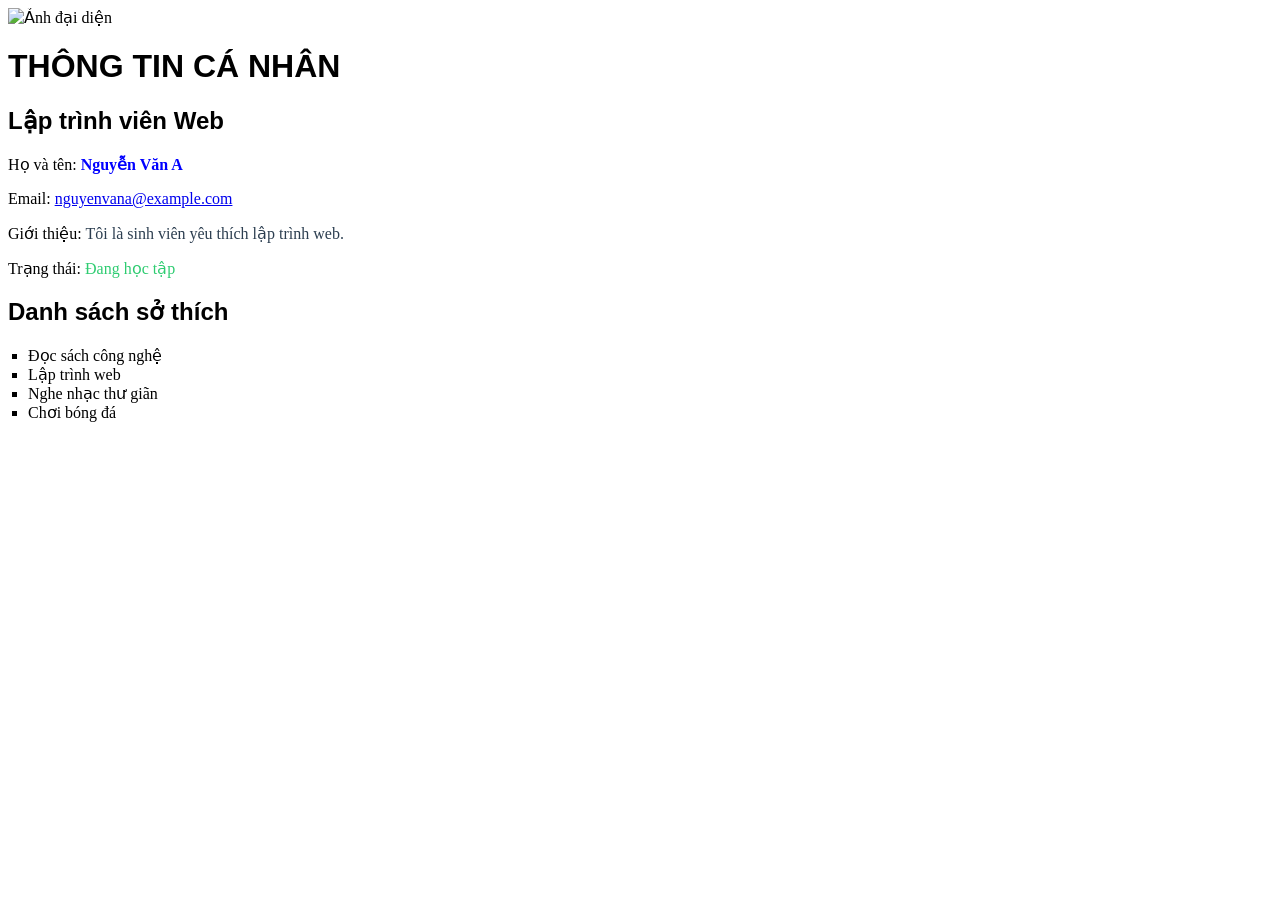
==== index.html @ a1309ddd "Add initial HTML structure for personal info page" ====
<!DOCTYPE html>
<html lang="vi">
<head>
    <meta charset="UTF-8">
    <meta name="viewport" content="width=device-width, initial-scale=1.0">
    <title>Thông tin cá nhân & Danh sách sở thích</title>
    
    <!-- 1. External CSS: Liên kết tệp style.css -->
    <link rel="stylesheet" href="style.css">

    <!-- 2. Internal CSS: Sử dụng thẻ <style> -->
    <style>
        /* Định dạng tiêu đề bằng thẻ <style> */
        h1, h2 {
            font-family: Arial, sans-serif;
        }
        
        /* Định dạng danh sách sở thích bằng thẻ <style> */
        .hobby-list {
            list-style-type: square; /* Thay đổi kiểu dấu đầu dòng */
            padding-left: 20px;
        }
    </style>
</head>
<body>

    <!-- Khung thông tin (.profile) -->
    <div class="profile">
        <!-- Ảnh đại diện dạng hình tròn với ID #avatar -->
        <img id="avatar" src="https://via.placeholder.com/120" alt="Ảnh đại diện">

        <!-- Tiêu đề h1 & h2 -->
        <div class="header-banner">
            <h1>THÔNG TIN CÁ NHÂN</h1>
            <h2>Lập trình viên Web</h2>
        </div>

        <!-- Inline CSS: Thay đổi màu sắc của họ tên bằng 3 cách khai báo màu khác nhau (màu tên, HEX, RGB/RGBA) -->
        <p>Họ và tên: <strong style="color: blue;">Nguyễn Văn A</strong></p> <!-- Tên màu -->
        <p>Email: <a href="mailto:nguyenvana@example.com">nguyenvana@example.com</a></p>
        <p>Giới thiệu: <span style="color: #2c3e50;">Tôi là sinh viên yêu thích lập trình web.</span></p> <!-- HEX -->
        <p>Trạng thái: <span style="color: rgba(46, 204, 113, 1);">Đang học tập</span></p> <!-- RGBA -->

        <!-- Danh sách sở thích -->
        <h2>Danh sách sở thích</h2>
        <ul class="hobby-list">
            <li>Đọc sách công nghệ</li>
            <li>Lập trình web</li>
            <li>Nghe nhạc thư giãn</li>
            <li>Chơi bóng đá</li>
        </ul>
    </div>

</body>
</html>
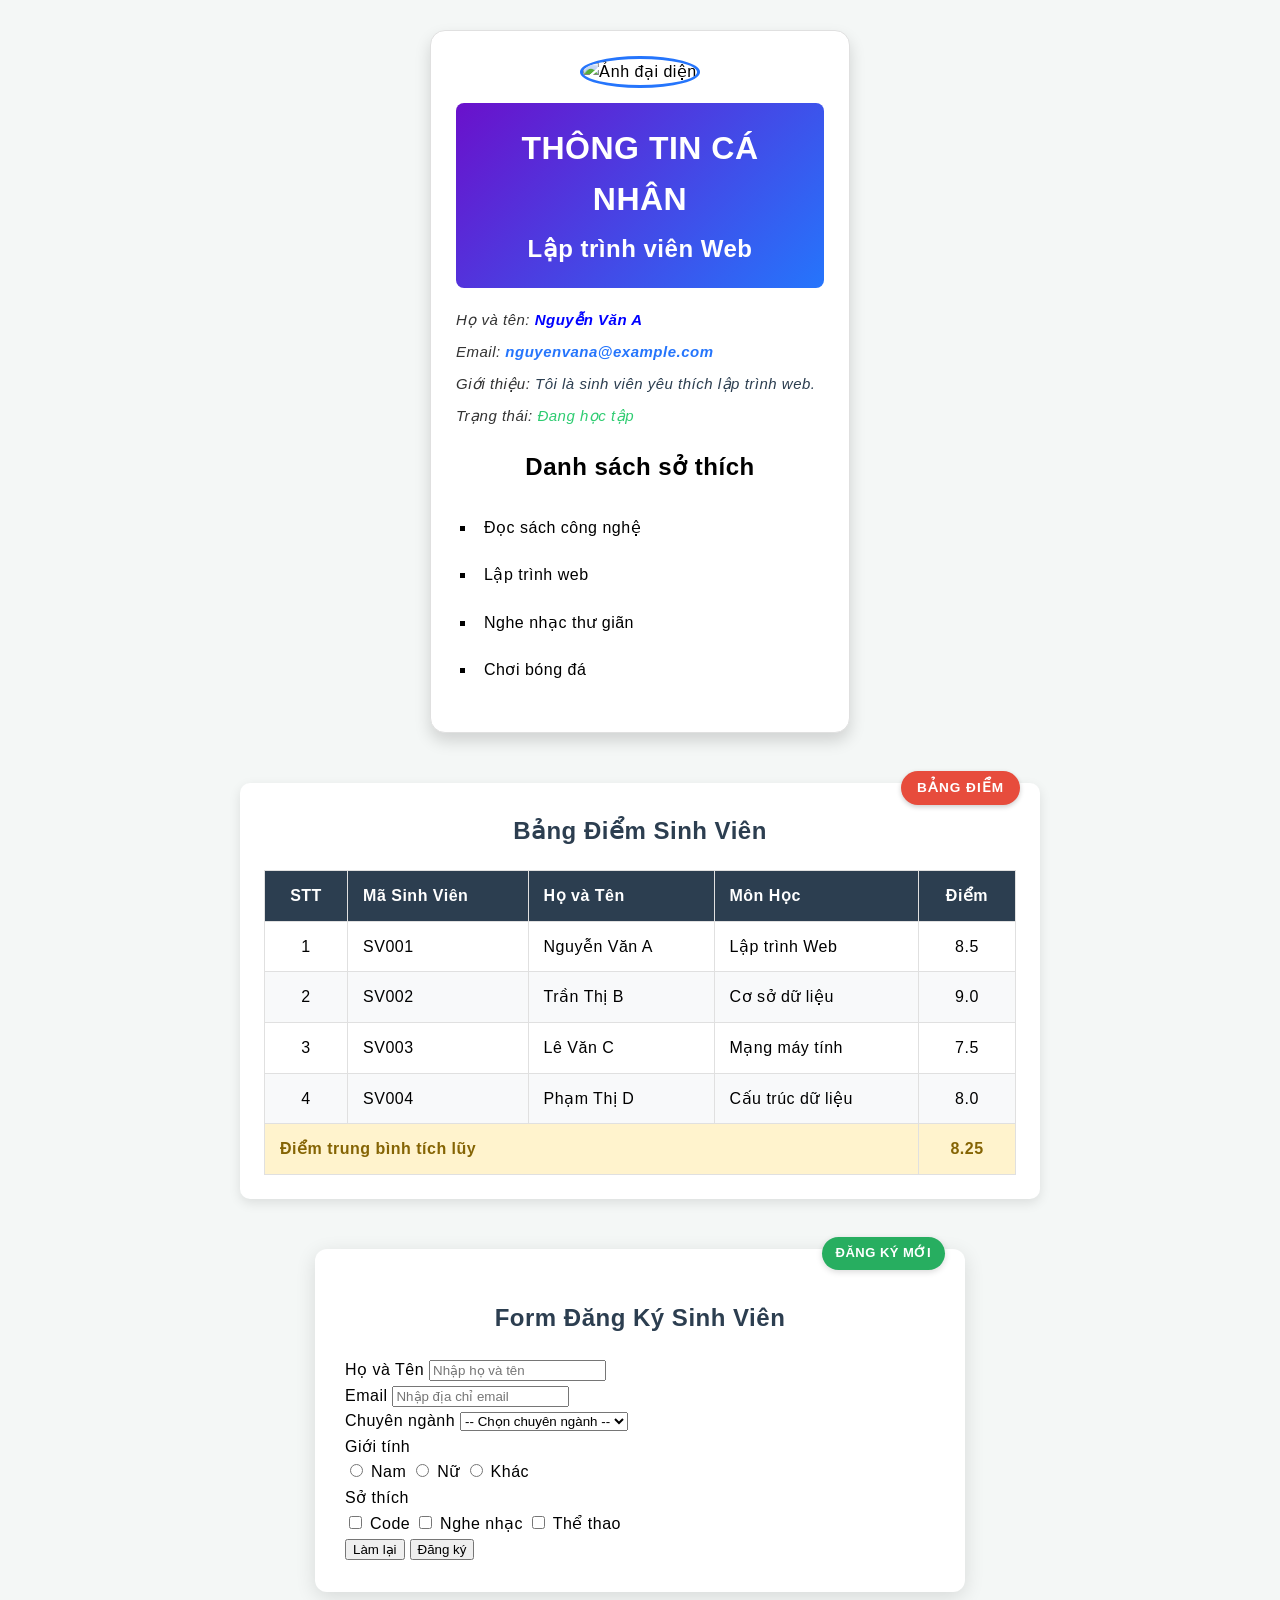
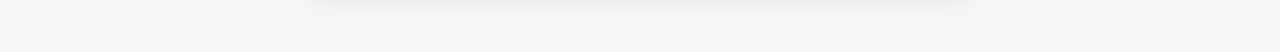
==== commit 28413f40: "Update title and add student score table and form" ====
--- a/index.html
+++ b/index.html
@@ -3,45 +3,41 @@
 <head>
     <meta charset="UTF-8">
     <meta name="viewport" content="width=device-width, initial-scale=1.0">
-    <title>Thông tin cá nhân & Danh sách sở thích</title>
+    <title>Bài Tập CSS: Bài 1, Bài 2 & Bài 3</title>
     
-    <!-- 1. External CSS: Liên kết tệp style.css -->
+    <!-- External CSS: Tệp style.css dùng chung -->
     <link rel="stylesheet" href="style.css">
 
-    <!-- 2. Internal CSS: Sử dụng thẻ <style> -->
+    <!-- Internal CSS (Yêu cầu Bài 1) -->
     <style>
-        /* Định dạng tiêu đề bằng thẻ <style> */
-        h1, h2 {
+        /* Định dạng tiêu đề và danh sách bài 1 bằng thẻ <style> */
+        .profile h1, .profile h2 {
             font-family: Arial, sans-serif;
         }
         
-        /* Định dạng danh sách sở thích bằng thẻ <style> */
         .hobby-list {
-            list-style-type: square; /* Thay đổi kiểu dấu đầu dòng */
+            list-style-type: square;
             padding-left: 20px;
         }
     </style>
 </head>
 <body>
 
-    <!-- Khung thông tin (.profile) -->
+    <!-- ================= BÀI 1: THÔNG TIN CÁ NHÂN & SỞ THÍCH ================= -->
     <div class="profile">
-        <!-- Ảnh đại diện dạng hình tròn với ID #avatar -->
         <img id="avatar" src="https://via.placeholder.com/120" alt="Ảnh đại diện">
 
-        <!-- Tiêu đề h1 & h2 -->
         <div class="header-banner">
             <h1>THÔNG TIN CÁ NHÂN</h1>
             <h2>Lập trình viên Web</h2>
         </div>
 
-        <!-- Inline CSS: Thay đổi màu sắc của họ tên bằng 3 cách khai báo màu khác nhau (màu tên, HEX, RGB/RGBA) -->
-        <p>Họ và tên: <strong style="color: blue;">Nguyễn Văn A</strong></p> <!-- Tên màu -->
+        <!-- Inline CSS (3 kiểu màu) -->
+        <p>Họ và tên: <strong style="color: blue;">Nguyễn Văn A</strong></p>
         <p>Email: <a href="mailto:nguyenvana@example.com">nguyenvana@example.com</a></p>
-        <p>Giới thiệu: <span style="color: #2c3e50;">Tôi là sinh viên yêu thích lập trình web.</span></p> <!-- HEX -->
-        <p>Trạng thái: <span style="color: rgba(46, 204, 113, 1);">Đang học tập</span></p> <!-- RGBA -->
+        <p>Giới thiệu: <span style="color: #2c3e50;">Tôi là sinh viên yêu thích lập trình web.</span></p>
+        <p>Trạng thái: <span style="color: rgba(46, 204, 113, 1);">Đang học tập</span></p>
 
-        <!-- Danh sách sở thích -->
         <h2>Danh sách sở thích</h2>
         <ul class="hobby-list">
             <li>Đọc sách công nghệ</li>
@@ -51,5 +47,113 @@
         </ul>
     </div>
 
+    <!-- ================= BÀI 2: BẢNG ĐIỂM SINH VIÊN ================= -->
+    <div class="table-container">
+        <span class="table-badge">BẢNG ĐIỂM</span>
+
+        <h2>Bảng Điểm Sinh Viên</h2>
+
+        <table class="student-table">
+            <thead>
+                <tr>
+                    <th class="col-stt">STT</th>
+                    <th>Mã Sinh Viên</th>
+                    <th>Họ và Tên</th>
+                    <th>Môn Học</th>
+                    <th class="col-score">Điểm</th>
+                </tr>
+            </thead>
+            <tbody>
+                <tr>
+                    <td class="col-stt">1</td>
+                    <td>SV001</td>
+                    <td>Nguyễn Văn A</td>
+                    <td>Lập trình Web</td>
+                    <td class="col-score">8.5</td>
+                </tr>
+                <tr>
+                    <td class="col-stt">2</td>
+                    <td>SV002</td>
+                    <td>Trần Thị B</td>
+                    <td>Cơ sở dữ liệu</td>
+                    <td class="col-score">9.0</td>
+                </tr>
+                <tr>
+                    <td class="col-stt">3</td>
+                    <td>SV003</td>
+                    <td>Lê Văn C</td>
+                    <td>Mạng máy tính</td>
+                    <td class="col-score">7.5</td>
+                </tr>
+                <tr>
+                    <td class="col-stt">4</td>
+                    <td>SV004</td>
+                    <td>Phạm Thị D</td>
+                    <td>Cấu trúc dữ liệu</td>
+                    <td class="col-score">8.0</td>
+                </tr>
+            </tbody>
+            <tfoot>
+                <tr class="avg-row">
+                    <td colspan="4">Điểm trung bình tích lũy</td>
+                    <td class="col-score">8.25</td>
+                </tr>
+            </tfoot>
+        </table>
+    </div>
+
+    <!-- ================= BÀI 3: FORM ĐĂNG KÝ SINH VIÊN ================= -->
+    <div class="form-wrapper">
+        <span class="form-badge">ĐĂNG KÝ MỚI</span>
+
+        <h2>Form Đăng Ký Sinh Viên</h2>
+
+        <form class="student-form">
+            <div class="form-row">
+                <div class="form-group">
+                    <label for="fullname">Họ và Tên</label>
+                    <input type="text" id="fullname" placeholder="Nhập họ và tên">
+                </div>
+                <div class="form-group">
+                    <label for="email">Email</label>
+                    <input type="email" id="email" placeholder="Nhập địa chỉ email">
+                </div>
+            </div>
+
+            <div class="form-group">
+                <label for="major">Chuyên ngành</label>
+                <select id="major">
+                    <option value="">-- Chọn chuyên ngành --</option>
+                    <option value="web">Lập trình Web</option>
+                    <option value="mobile">Lập trình Mobile</option>
+                    <option value="data">Khoa học dữ liệu</option>
+                </select>
+            </div>
+
+            <div class="form-group">
+                <label>Giới tính</label>
+                <div class="inline-group">
+                    <label><input type="radio" name="gender" value="male"> Nam</label>
+                    <label><input type="radio" name="gender" value="female"> Nữ</label>
+                    <label><input type="radio" name="gender" value="other"> Khác</label>
+                </div>
+            </div>
+
+            <div class="form-group">
+                <label>Sở thích</label>
+                <div class="inline-group">
+                    <label><input type="checkbox" name="hobby" value="code"> Code</label>
+                    <label><input type="checkbox" name="hobby" value="music"> Nghe nhạc</label>
+                    <label><input type="checkbox" name="hobby" value="sports"> Thể thao</label>
+                </div>
+            </div>
+
+            <div class="form-actions">
+                <button type="reset" class="btn btn-secondary">Làm lại</button>
+                <button type="submit" class="btn btn-primary">Đăng ký</button>
+            </div>
+        </form>
+    </div>
+
 </body>
 </html>
--- a/style.css
+++ b/style.css
@@ -0,0 +1,185 @@
+/* ================= THIẾT LẬP CHUNG ================= */
+body {
+    font-family: 'Segoe UI', Tahoma, Geneva, Verdana, sans-serif;
+    background-color: #f4f7f6;
+    margin: 0;
+    padding: 30px 15px;
+    line-height: 1.6;
+    letter-spacing: 0.5px;
+}
+
+/* ================= BÀI 1: PROFILE CARD ================= */
+.profile {
+    width: 90%;
+    max-width: 420px;
+    margin: 0 auto 50px auto;
+    padding: 25px;
+    border: 1px solid #e0e0e0;
+    border-radius: 15px;
+    box-shadow: 0 8px 16px rgba(0, 0, 0, 0.15);
+    background-color: #ffffff;
+    text-align: center;
+    box-sizing: border-box;
+}
+
+#avatar {
+    width: 120px;
+    height: 120px;
+    border-radius: 50%;
+    object-fit: cover;
+    border: 3px solid #2575fc;
+    margin-bottom: 15px;
+}
+
+.header-banner {
+    background-image: linear-gradient(135deg, #6a11cb 0%, #2575fc 100%);
+    color: white;
+    padding: 15px;
+    border-radius: 8px;
+    margin-bottom: 20px;
+}
+
+.header-banner h1, .header-banner h2 {
+    margin: 5px 0;
+}
+
+.profile p {
+    font-style: italic;
+    font-size: 15px;
+    margin: 8px 0;
+    text-align: left;
+    color: #333;
+}
+
+.profile a {
+    text-decoration: none;
+    color: #2575fc;
+    font-weight: bold;
+}
+
+.profile a:hover {
+    color: #ff4757;
+    text-decoration: underline;
+}
+
+.hobby-list {
+    text-align: left;
+    padding-left: 20px;
+}
+
+.hobby-list li {
+    padding: 8px;
+    margin-bottom: 6px;
+    border-radius: 5px;
+    transition: background-color 0.3s ease;
+}
+
+.hobby-list li:hover {
+    background-color: #e8f4fe;
+    cursor: pointer;
+}
+
+/* ================= BÀI 2: BẢNG ĐIỂM SINH VIÊN ================= */
+.table-container {
+    position: relative;
+    width: 90%;
+    max-width: 800px;
+    margin: 0 auto 50px auto;
+    padding: 1.5rem;
+    background-color: #ffffff;
+    border-radius: 10px;
+    box-shadow: 0 4px 12px rgba(0, 0, 0, 0.1);
+    box-sizing: border-box;
+}
+
+.table-badge {
+    position: absolute;
+    top: -12px;
+    right: 20px;
+    background-color: #e74c3c;
+    color: white;
+    padding: 6px 16px;
+    font-size: 0.85rem;
+    font-weight: bold;
+    border-radius: 20px;
+    box-shadow: 0 2px 5px rgba(0, 0, 0, 0.2);
+    letter-spacing: 1px;
+}
+
+.table-container h2 {
+    text-align: center;
+    color: #2c3e50;
+    margin-top: 5px;
+}
+
+.student-table {
+    width: 100%;
+    border-collapse: collapse;
+    margin-top: 15px;
+}
+
+.student-table th, 
+.student-table td {
+    padding: 12px 15px;
+    border: 1px solid #e0e0e0;
+    text-align: left;
+}
+
+.student-table .col-stt,
+.student-table .col-score {
+    text-align: center;
+}
+
+.student-table thead tr {
+    background-color: #2c3e50;
+    color: #ffffff;
+}
+
+.student-table tbody tr:nth-child(even) {
+    background-color: #f8f9fa;
+}
+
+.student-table tbody tr:nth-child(odd) {
+    background-color: #ffffff;
+}
+
+.student-table tbody tr:hover {
+    background-color: #e1f5fe;
+    transition: background-color 0.2s ease;
+}
+
+.student-table .avg-row {
+    font-weight: bold;
+    background-color: #fff3cd;
+    color: #856404;
+}
+
+/* ================= BÀI 3: FORM ĐĂNG KÝ ================= */
+.form-wrapper {
+    position: relative;
+    width: 90%;
+    max-width: 650px;
+    margin: 0 auto 30px auto;
+    padding: 30px;
+    background-color: #ffffff;
+    border-radius: 12px;
+    box-shadow: 0 5px 20px rgba(0, 0, 0, 0.12);
+    box-sizing: border-box;
+}
+
+.form-badge {
+    position: absolute;
+    top: -12px;
+    right: 20px;
+    background-color: #27ae60;
+    color: white;
+    padding: 6px 14px;
+    font-size: 13px;
+    font-weight: bold;
+    border-radius: 20px;
+    box-shadow: 0 2px 6px rgba(0, 0, 0, 0.15);
+}
+
+.form-wrapper h2 {
+    text-align: center;
+    color: #2c3e50;
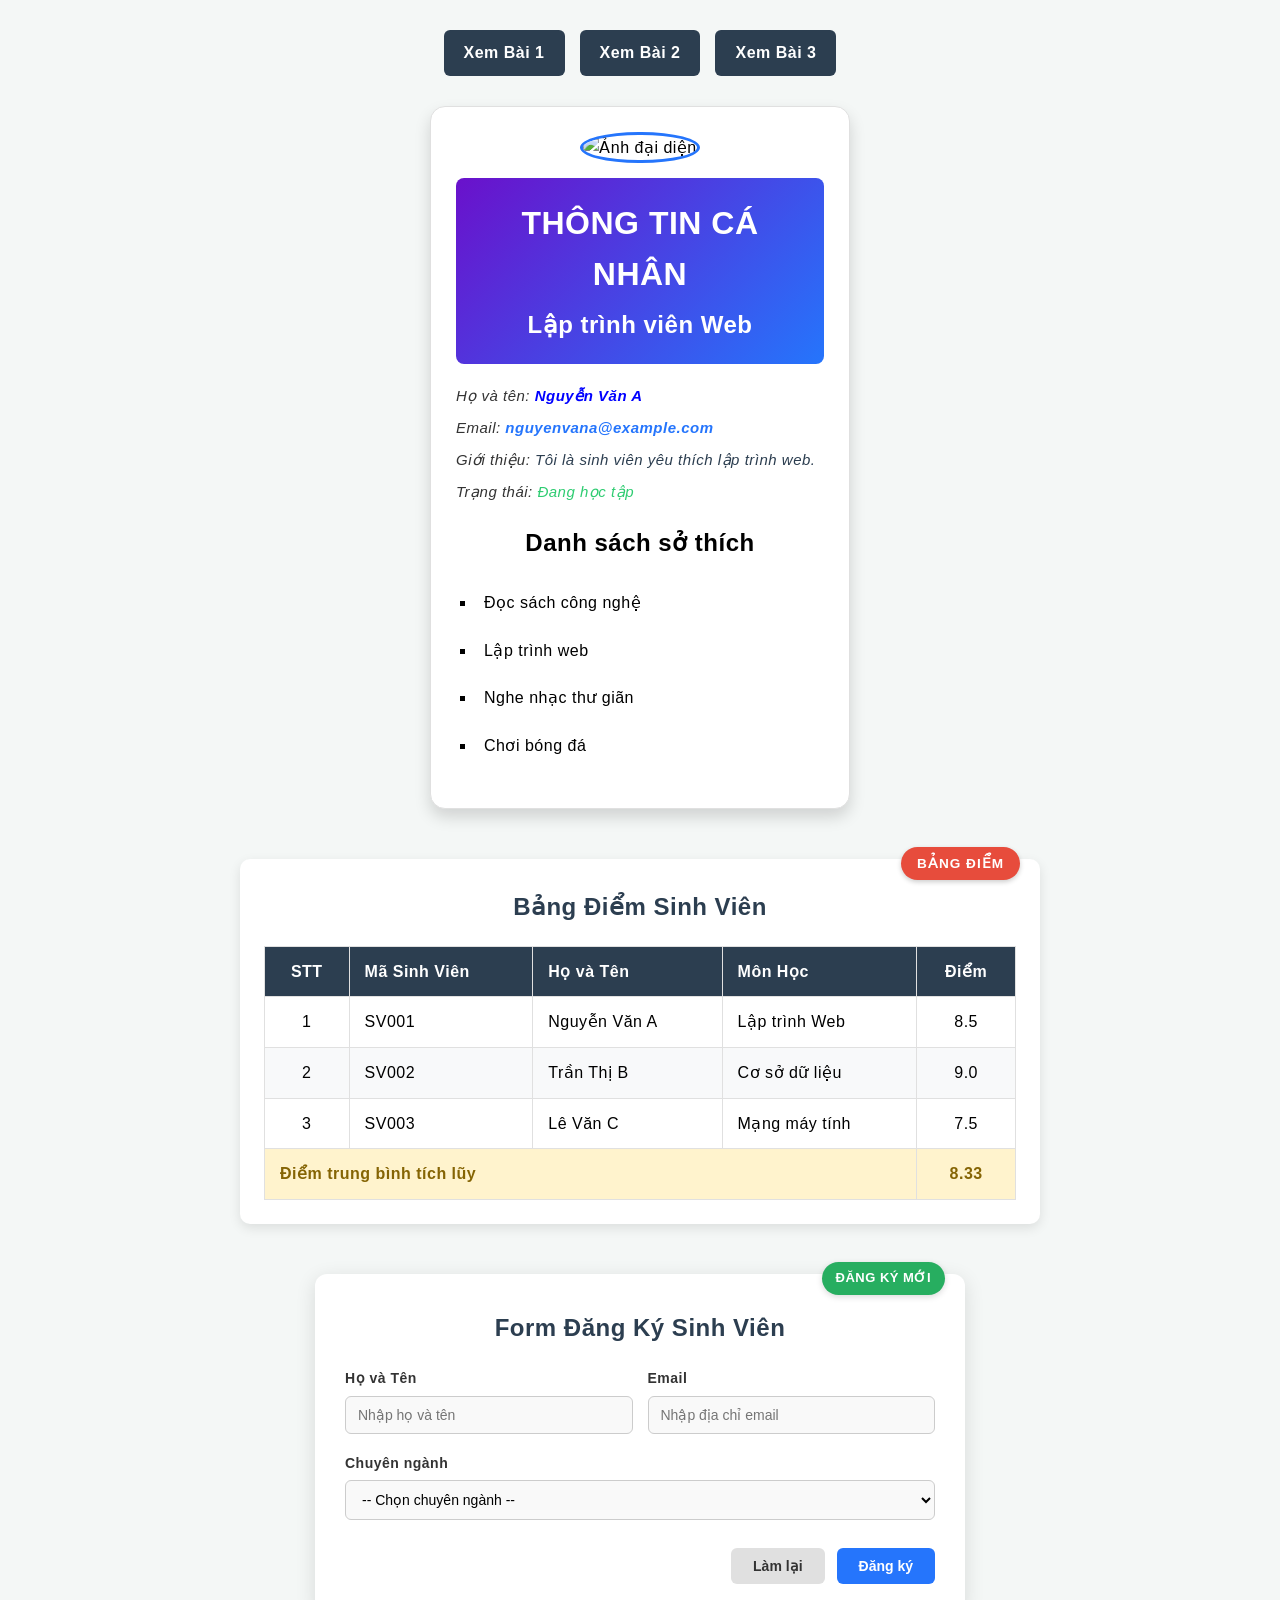
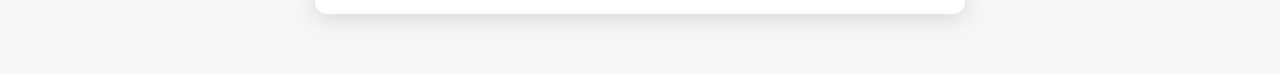
==== commit 806d6525: "Update title and navigation in index.html" ====
--- a/index.html
+++ b/index.html
@@ -3,41 +3,33 @@
 <head>
     <meta charset="UTF-8">
     <meta name="viewport" content="width=device-width, initial-scale=1.0">
-    <title>Bài Tập CSS: Bài 1, Bài 2 & Bài 3</title>
-    
-    <!-- External CSS: Tệp style.css dùng chung -->
+    <title>Tổng Hợp Bài Tập CSS</title>
     <link rel="stylesheet" href="style.css">
-
-    <!-- Internal CSS (Yêu cầu Bài 1) -->
     <style>
-        /* Định dạng tiêu đề và danh sách bài 1 bằng thẻ <style> */
-        .profile h1, .profile h2 {
-            font-family: Arial, sans-serif;
-        }
-        
-        .hobby-list {
-            list-style-type: square;
-            padding-left: 20px;
-        }
+        .profile h1, .profile h2 { font-family: Arial, sans-serif; }
+        .hobby-list { list-style-type: square; padding-left: 20px; }
     </style>
 </head>
 <body>
 
-    <!-- ================= BÀI 1: THÔNG TIN CÁ NHÂN & SỞ THÍCH ================= -->
+    <!-- Menu điều hướng các trang riêng -->
+    <nav class="main-nav">
+        <a href="bai1/index.html">Xem Bài 1</a>
+        <a href="bai2/index.html">Xem Bài 2</a>
+        <a href="bai3/index.html">Xem Bài 3</a>
+    </nav>
+
+    <!-- BÀI 1 -->
     <div class="profile">
         <img id="avatar" src="https://via.placeholder.com/120" alt="Ảnh đại diện">
-
         <div class="header-banner">
             <h1>THÔNG TIN CÁ NHÂN</h1>
             <h2>Lập trình viên Web</h2>
         </div>
-
-        <!-- Inline CSS (3 kiểu màu) -->
         <p>Họ và tên: <strong style="color: blue;">Nguyễn Văn A</strong></p>
         <p>Email: <a href="mailto:nguyenvana@example.com">nguyenvana@example.com</a></p>
         <p>Giới thiệu: <span style="color: #2c3e50;">Tôi là sinh viên yêu thích lập trình web.</span></p>
         <p>Trạng thái: <span style="color: rgba(46, 204, 113, 1);">Đang học tập</span></p>
-
         <h2>Danh sách sở thích</h2>
         <ul class="hobby-list">
             <li>Đọc sách công nghệ</li>
@@ -47,12 +39,10 @@
         </ul>
     </div>
 
-    <!-- ================= BÀI 2: BẢNG ĐIỂM SINH VIÊN ================= -->
+    <!-- BÀI 2 -->
     <div class="table-container">
         <span class="table-badge">BẢNG ĐIỂM</span>
-
         <h2>Bảng Điểm Sinh Viên</h2>
-
         <table class="student-table">
             <thead>
                 <tr>
@@ -85,29 +75,20 @@
                     <td>Mạng máy tính</td>
                     <td class="col-score">7.5</td>
                 </tr>
-                <tr>
-                    <td class="col-stt">4</td>
-                    <td>SV004</td>
-                    <td>Phạm Thị D</td>
-                    <td>Cấu trúc dữ liệu</td>
-                    <td class="col-score">8.0</td>
-                </tr>
             </tbody>
             <tfoot>
                 <tr class="avg-row">
                     <td colspan="4">Điểm trung bình tích lũy</td>
-                    <td class="col-score">8.25</td>
+                    <td class="col-score">8.33</td>
                 </tr>
             </tfoot>
         </table>
     </div>
 
-    <!-- ================= BÀI 3: FORM ĐĂNG KÝ SINH VIÊN ================= -->
+    <!-- BÀI 3 -->
     <div class="form-wrapper">
         <span class="form-badge">ĐĂNG KÝ MỚI</span>
-
         <h2>Form Đăng Ký Sinh Viên</h2>
-
         <form class="student-form">
             <div class="form-row">
                 <div class="form-group">
@@ -119,35 +100,14 @@
                     <input type="email" id="email" placeholder="Nhập địa chỉ email">
                 </div>
             </div>
-
             <div class="form-group">
                 <label for="major">Chuyên ngành</label>
                 <select id="major">
                     <option value="">-- Chọn chuyên ngành --</option>
                     <option value="web">Lập trình Web</option>
                     <option value="mobile">Lập trình Mobile</option>
-                    <option value="data">Khoa học dữ liệu</option>
                 </select>
             </div>
-
-            <div class="form-group">
-                <label>Giới tính</label>
-                <div class="inline-group">
-                    <label><input type="radio" name="gender" value="male"> Nam</label>
-                    <label><input type="radio" name="gender" value="female"> Nữ</label>
-                    <label><input type="radio" name="gender" value="other"> Khác</label>
-                </div>
-            </div>
-
-            <div class="form-group">
-                <label>Sở thích</label>
-                <div class="inline-group">
-                    <label><input type="checkbox" name="hobby" value="code"> Code</label>
-                    <label><input type="checkbox" name="hobby" value="music"> Nghe nhạc</label>
-                    <label><input type="checkbox" name="hobby" value="sports"> Thể thao</label>
-                </div>
-            </div>
-
             <div class="form-actions">
                 <button type="reset" class="btn btn-secondary">Làm lại</button>
                 <button type="submit" class="btn btn-primary">Đăng ký</button>
--- a/style.css
+++ b/style.css
@@ -6,6 +6,39 @@
     padding: 30px 15px;
     line-height: 1.6;
     letter-spacing: 0.5px;
+}
+
+/* Thanh điều hướng quay về trang chủ (khi ở bài riêng) */
+.back-link {
+    display: inline-block;
+    margin-bottom: 20px;
+    color: #2575fc;
+    text-decoration: none;
+    font-weight: bold;
+}
+.back-link:hover {
+    text-decoration: underline;
+}
+
+/* Menu điều hướng trên trang chủ index.html */
+.main-nav {
+    max-width: 600px;
+    margin: 0 auto 30px auto;
+    display: flex;
+    justify-content: center;
+    gap: 15px;
+}
+.main-nav a {
+    padding: 10px 20px;
+    background-color: #2c3e50;
+    color: white;
+    text-decoration: none;
+    border-radius: 6px;
+    font-weight: bold;
+    transition: background-color 0.2s;
+}
+.main-nav a:hover {
+    background-color: #2575fc;
 }
 
 /* ================= BÀI 1: PROFILE CARD ================= */
@@ -183,3 +216,115 @@
 .form-wrapper h2 {
     text-align: center;
     color: #2c3e50;
+    margin-top: 5px;
+    margin-bottom: 20px;
+}
+
+.student-form {
+    display: flex;
+    flex-direction: column;
+    gap: 18px;
+}
+
+.form-group {
+    display: flex;
+    flex-direction: column;
+    gap: 6px;
+    width: 100%;
+}
+
+.form-group label {
+    font-weight: 600;
+    color: #333;
+    font-size: 14px;
+}
+
+.form-row {
+    display: flex;
+    gap: 15px;
+    width: 100%;
+}
+
+.form-row .form-group {
+    flex: 1;
+}
+
+@media (max-width: 600px) {
+    .form-row {
+        flex-direction: column;
+    }
+}
+
+.student-form input[type="text"],
+.student-form input[type="email"],
+.student-form select {
+    width: 100%;
+    padding: 10px 12px;
+    border: 1px solid #ccc;
+    background-color: #f9f9f9;
+    border-radius: 6px;
+    font-size: 14px;
+    box-sizing: border-box;
+    transition: border-color 0.2s, box-shadow 0.2s;
+}
+
+.student-form input[type="text"]:focus,
+.student-form input[type="email"]:focus,
+.student-form select:focus {
+    outline: none;
+    border-color: #2575fc;
+    background-color: #ffffff;
+    box-shadow: 0 0 5px rgba(37, 117, 252, 0.3);
+}
+
+.inline-group {
+    display: flex;
+    flex-wrap: wrap;
+    gap: 20px;
+    align-items: center;
+}
+
+.inline-group label {
+    font-weight: normal;
+    cursor: pointer;
+    display: flex;
+    align-items: center;
+    gap: 6px;
+}
+
+.form-actions {
+    display: flex;
+    justify-content: flex-end;
+    gap: 12px;
+    margin-top: 10px;
+}
+
+.btn {
+    padding: 10px 22px;
+    border: none;
+    border-radius: 6px;
+    font-size: 14px;
+    font-weight: bold;
+    cursor: pointer;
+    transition: all 0.2s ease;
+}
+
+.btn-secondary {
+    background-color: #e0e0e0;
+    color: #333;
+}
+
+.btn-secondary:hover {
+    background-color: #d0d0d0;
+}
+
+.btn-primary {
+    background-color: #2575fc;
+    color: white;
+}
+
+.btn-primary:hover {
+    background-color: #1a5bb8;
+    box-shadow: 0 4px 10px rgba(37, 117, 252, 0.3);
+    transform: translateY(-1px);
+}
